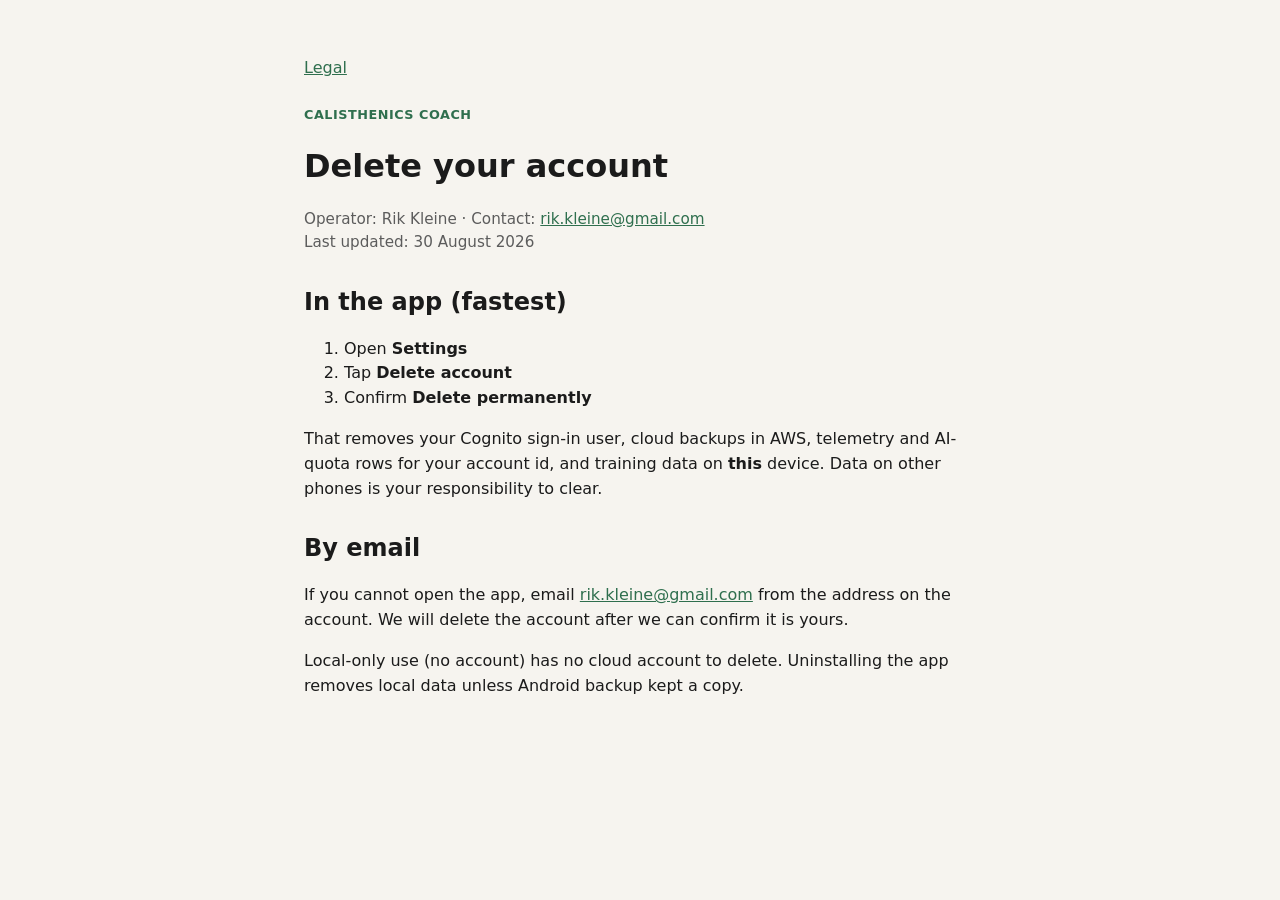
==== delete-account.html @ 3a3f74ed "Add public legal pages for Play and Google OAuth." ====
<!DOCTYPE html>
<html lang="en">
<head>
  <meta charset="utf-8" />
  <meta name="viewport" content="width=device-width, initial-scale=1" />
  <title>Delete your account — Calisthenics Coach</title>
  <link rel="stylesheet" href="legal.css" />
</head>
<body>
  <main>
    <nav><a href="index.html">Legal</a></nav>
    <p class="eyebrow">Calisthenics Coach</p>
    <h1>Delete your account</h1>
    <p class="meta">Operator: Rik Kleine · Contact: <a href="mailto:rik.kleine@gmail.com">rik.kleine@gmail.com</a><br />Last updated: 30 August 2026</p>

    <h2>In the app (fastest)</h2>
    <ol>
      <li>Open <strong>Settings</strong></li>
      <li>Tap <strong>Delete account</strong></li>
      <li>Confirm <strong>Delete permanently</strong></li>
    </ol>
    <p>That removes your Cognito sign-in user, cloud backups in AWS, telemetry and AI-quota rows for your account id, and training data on <strong>this</strong> device. Data on other phones is your responsibility to clear.</p>

    <h2>By email</h2>
    <p>If you cannot open the app, email <a href="mailto:rik.kleine@gmail.com">rik.kleine@gmail.com</a> from the address on the account. We will delete the account after we can confirm it is yours.</p>
    <p>Local-only use (no account) has no cloud account to delete. Uninstalling the app removes local data unless Android backup kept a copy.</p>
  </main>
</body>
</html>
---- legal.css ----
:root {
  color-scheme: light dark;
  --bg: #f6f4ef;
  --fg: #1b1b1b;
  --muted: #5c5c5c;
  --card: #fff;
  --accent: #2f6f4e;
}
@media (prefers-color-scheme: dark) {
  :root {
    --bg: #121212;
    --fg: #f2f2f2;
    --muted: #b3b3b3;
    --card: #1c1c1c;
    --accent: #7dcea0;
  }
}
body {
  margin: 0;
  font-family: system-ui, -apple-system, Segoe UI, Roboto, sans-serif;
  background: var(--bg);
  color: var(--fg);
  line-height: 1.55;
}
main {
  max-width: 42rem;
  margin: 0 auto;
  padding: 2rem 1.25rem 4rem;
}
.eyebrow { color: var(--accent); font-weight: 600; letter-spacing: 0.04em; text-transform: uppercase; font-size: 0.8rem; }
h1, h2 { line-height: 1.25; }
h2 { margin-top: 2rem; }
a { color: var(--accent); }
.note, .meta { color: var(--muted); font-size: 0.95rem; }
table { width: 100%; border-collapse: collapse; font-size: 0.95rem; }
th, td { border: 1px solid color-mix(in srgb, var(--fg) 18%, transparent); padding: 0.45rem 0.5rem; text-align: left; vertical-align: top; }
nav { margin: 1.5rem 0; }
ul { padding-left: 1.2rem; }
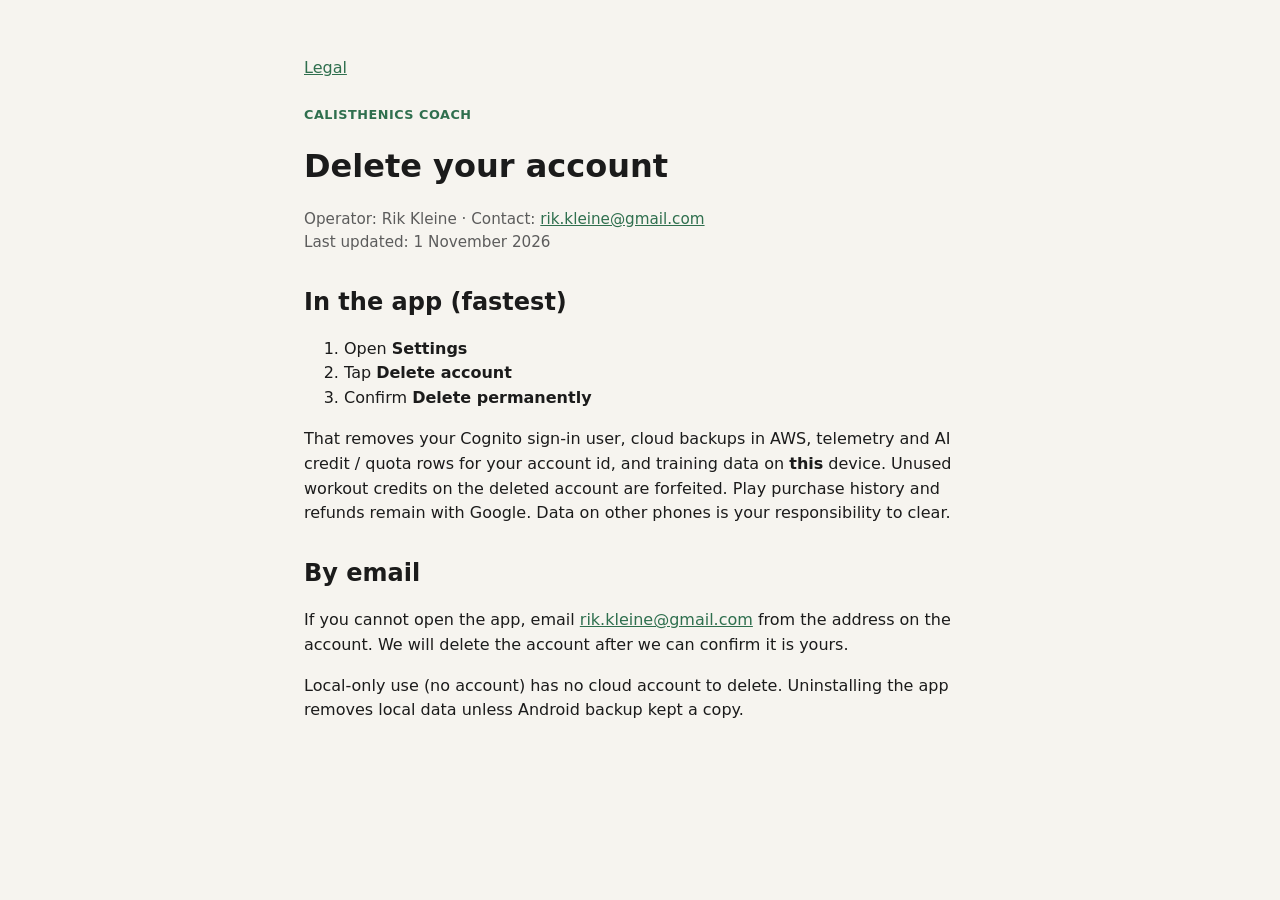
==== commit b1006d96: "Sync legal pages with app: Play Billing credits and related privacy." ====
--- a/delete-account.html
+++ b/delete-account.html
@@ -11,7 +11,7 @@
     <nav><a href="index.html">Legal</a></nav>
     <p class="eyebrow">Calisthenics Coach</p>
     <h1>Delete your account</h1>
-    <p class="meta">Operator: Rik Kleine · Contact: <a href="mailto:rik.kleine@gmail.com">rik.kleine@gmail.com</a><br />Last updated: 30 August 2026</p>
+    <p class="meta">Operator: Rik Kleine · Contact: <a href="mailto:rik.kleine@gmail.com">rik.kleine@gmail.com</a><br />Last updated: 1 November 2026</p>
 
     <h2>In the app (fastest)</h2>
     <ol>
@@ -19,7 +19,7 @@
       <li>Tap <strong>Delete account</strong></li>
       <li>Confirm <strong>Delete permanently</strong></li>
     </ol>
-    <p>That removes your Cognito sign-in user, cloud backups in AWS, telemetry and AI-quota rows for your account id, and training data on <strong>this</strong> device. Data on other phones is your responsibility to clear.</p>
+    <p>That removes your Cognito sign-in user, cloud backups in AWS, telemetry and AI credit / quota rows for your account id, and training data on <strong>this</strong> device. Unused workout credits on the deleted account are forfeited. Play purchase history and refunds remain with Google. Data on other phones is your responsibility to clear.</p>
 
     <h2>By email</h2>
     <p>If you cannot open the app, email <a href="mailto:rik.kleine@gmail.com">rik.kleine@gmail.com</a> from the address on the account. We will delete the account after we can confirm it is yours.</p>
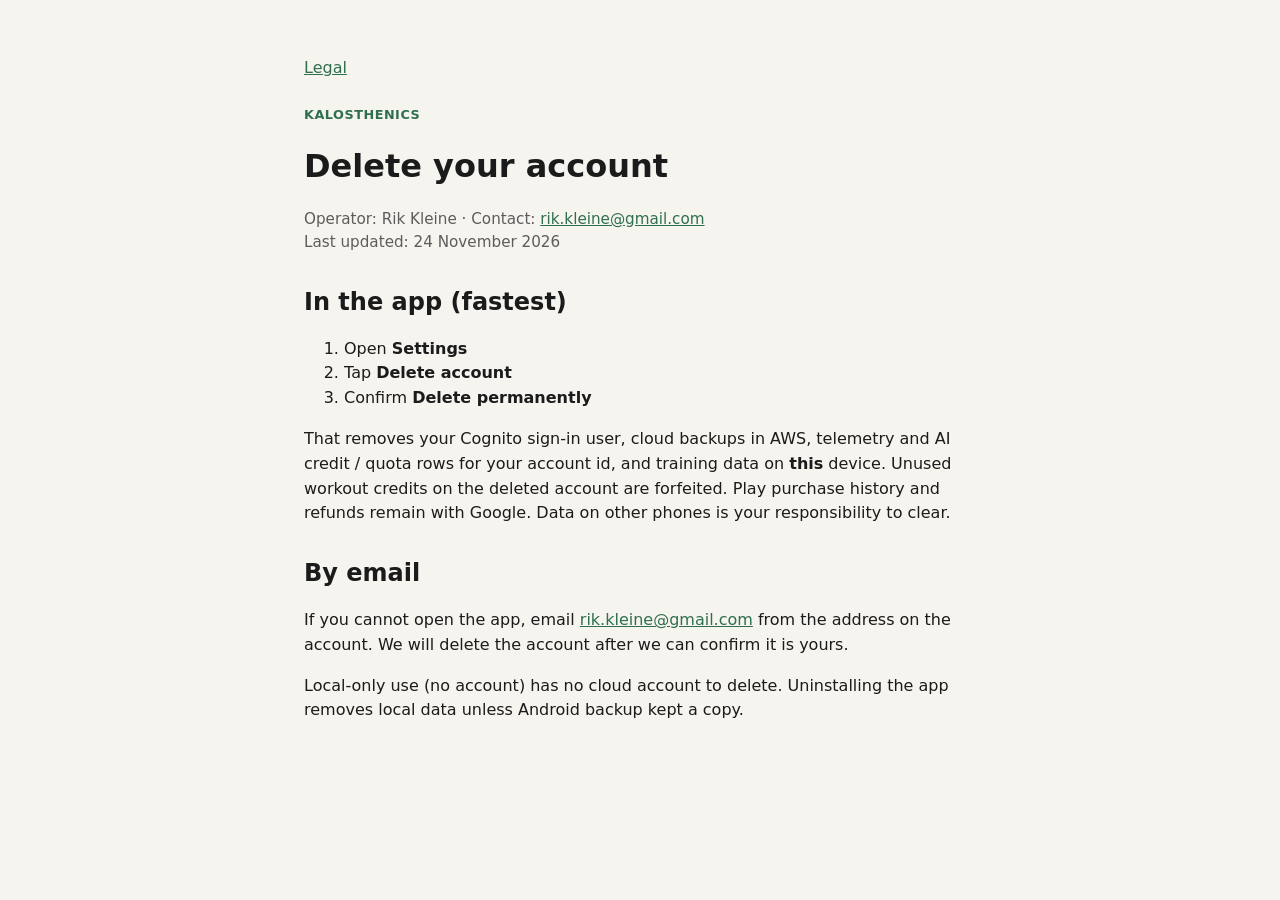
==== commit 9058fa03: "Rebrand public legal pages to Kalosthenics. Play Store and OAuth still use these GitHub Pages URLs; " ====
--- a/delete-account.html
+++ b/delete-account.html
@@ -3,15 +3,15 @@
 <head>
   <meta charset="utf-8" />
   <meta name="viewport" content="width=device-width, initial-scale=1" />
-  <title>Delete your account — Calisthenics Coach</title>
+  <title>Delete your account — Kalosthenics</title>
   <link rel="stylesheet" href="legal.css" />
 </head>
 <body>
   <main>
     <nav><a href="index.html">Legal</a></nav>
-    <p class="eyebrow">Calisthenics Coach</p>
+    <p class="eyebrow">Kalosthenics</p>
     <h1>Delete your account</h1>
-    <p class="meta">Operator: Rik Kleine · Contact: <a href="mailto:rik.kleine@gmail.com">rik.kleine@gmail.com</a><br />Last updated: 1 November 2026</p>
+    <p class="meta">Operator: Rik Kleine · Contact: <a href="mailto:rik.kleine@gmail.com">rik.kleine@gmail.com</a><br />Last updated: 24 November 2026</p>
 
     <h2>In the app (fastest)</h2>
     <ol>
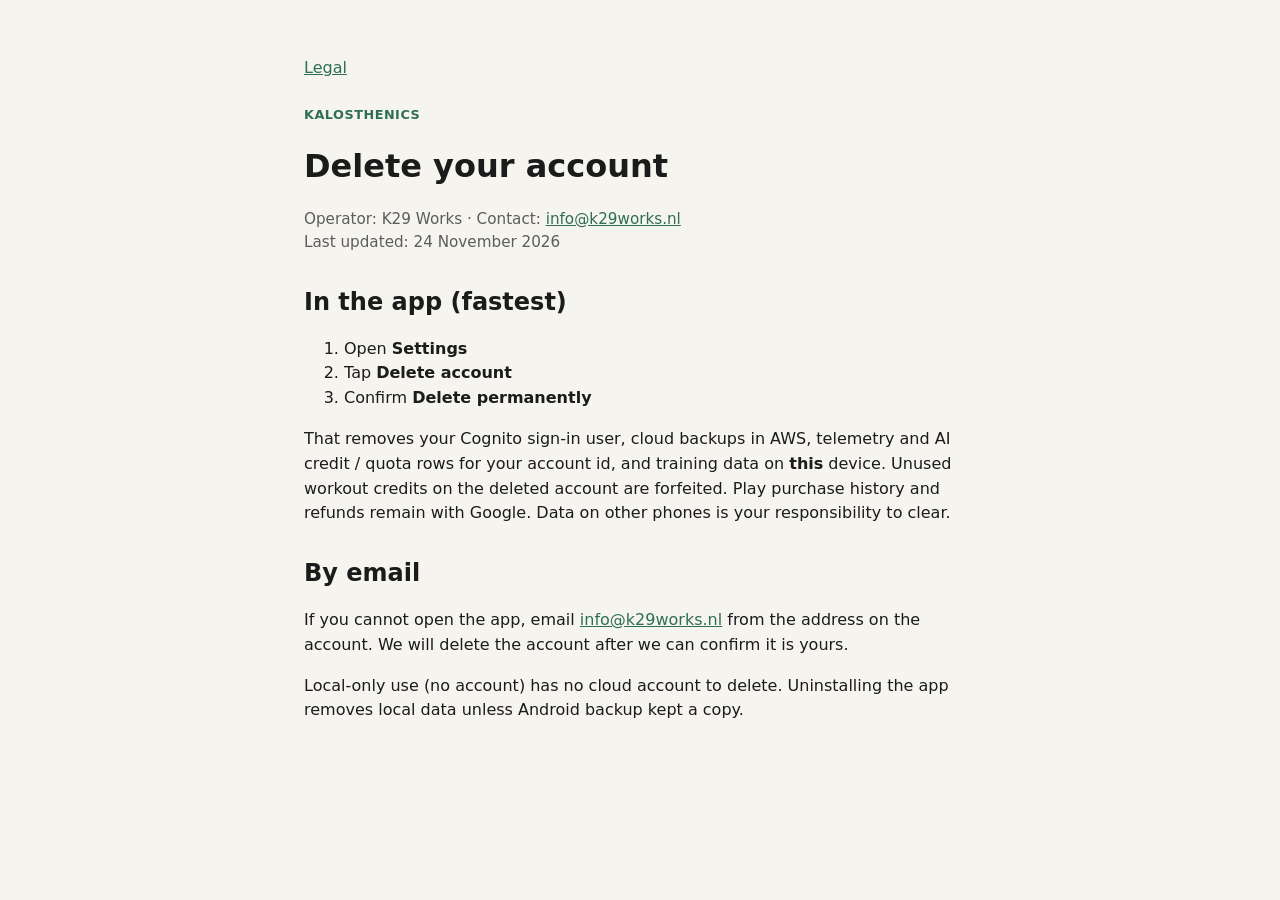
==== commit 54403d7d: "Use K29 Works and info@k29works.nl as public operator contact. Co-authored-by: Cursor <cursoragent@c" ====
--- a/delete-account.html
+++ b/delete-account.html
@@ -11,7 +11,7 @@
     <nav><a href="index.html">Legal</a></nav>
     <p class="eyebrow">Kalosthenics</p>
     <h1>Delete your account</h1>
-    <p class="meta">Operator: Rik Kleine · Contact: <a href="mailto:rik.kleine@gmail.com">rik.kleine@gmail.com</a><br />Last updated: 24 November 2026</p>
+    <p class="meta">Operator: K29 Works · Contact: <a href="mailto:info@k29works.nl">info@k29works.nl</a><br />Last updated: 24 November 2026</p>
 
     <h2>In the app (fastest)</h2>
     <ol>
@@ -22,7 +22,7 @@
     <p>That removes your Cognito sign-in user, cloud backups in AWS, telemetry and AI credit / quota rows for your account id, and training data on <strong>this</strong> device. Unused workout credits on the deleted account are forfeited. Play purchase history and refunds remain with Google. Data on other phones is your responsibility to clear.</p>
 
     <h2>By email</h2>
-    <p>If you cannot open the app, email <a href="mailto:rik.kleine@gmail.com">rik.kleine@gmail.com</a> from the address on the account. We will delete the account after we can confirm it is yours.</p>
+    <p>If you cannot open the app, email <a href="mailto:info@k29works.nl">info@k29works.nl</a> from the address on the account. We will delete the account after we can confirm it is yours.</p>
     <p>Local-only use (no account) has no cloud account to delete. Uninstalling the app removes local data unless Android backup kept a copy.</p>
   </main>
 </body>
